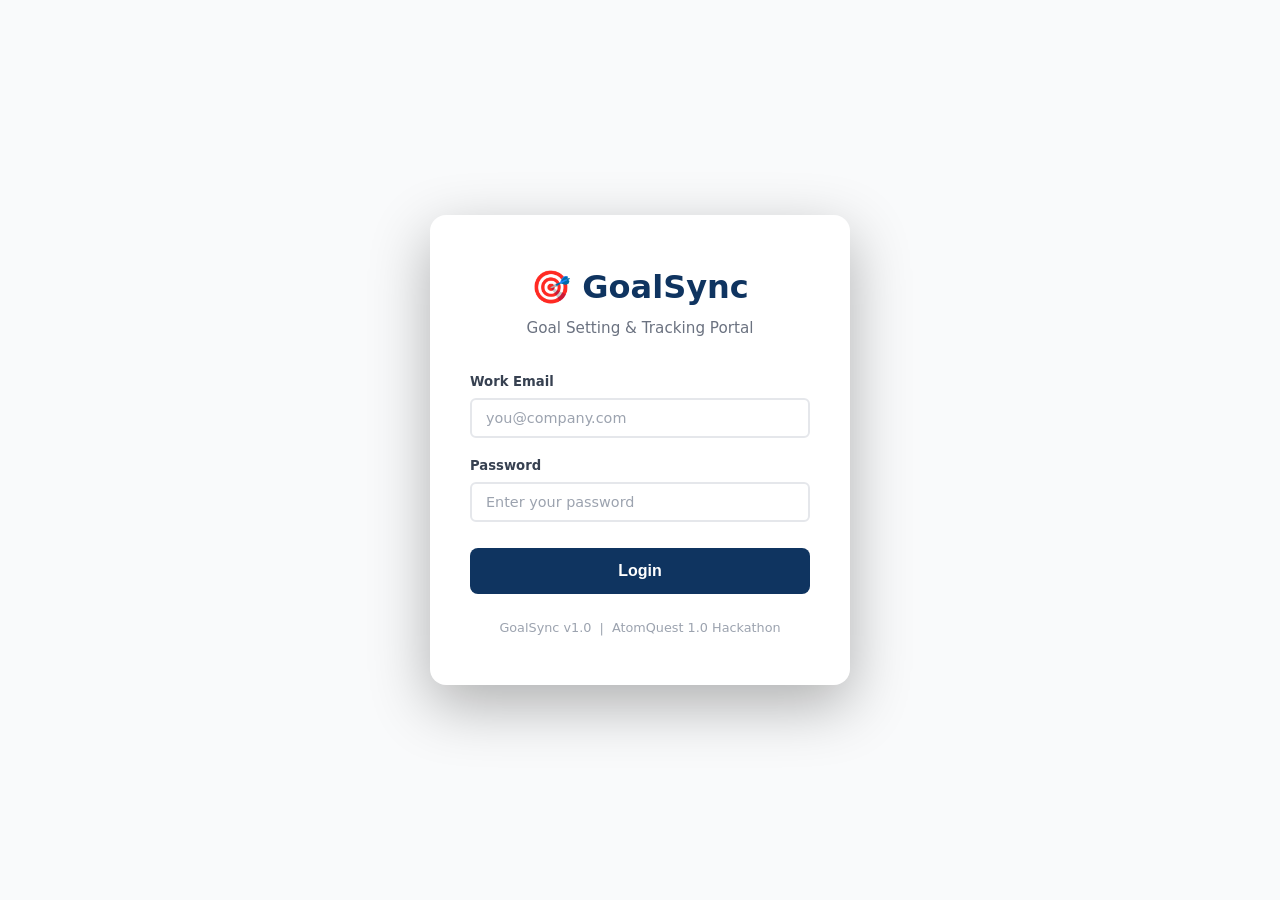
==== index.html @ 884cccc9 "GoalSync frontend ready for deployment" ====
<!DOCTYPE html>
<html lang="en">
<head>
  <meta charset="UTF-8" />
  <meta name="viewport" content="width=device-width, initial-scale=1.0"/>
  <title>GoalSync — Login</title>
  <link rel="stylesheet" href="css/style.css" />
  <link rel="stylesheet" href="css/global.css"/>
</head>
<body>

  <div class="login-wrapper">

    <div class="login-card">

      <!-- Logo / Title -->
      <div class="login-header">
        <h1>🎯 GoalSync</h1>
        <p>Goal Setting & Tracking Portal</p>
      </div>

      <!-- Error message box (hidden by default) -->
      <div class="error-box" id="errorBox">
        <span id="errorMsg"></span>
      </div>

      <!-- Login Form -->
      <div class="form-group">
        <label for="email">Work Email</label>
        <input
          type="email"
          id="email"
          placeholder="you@company.com"
          autocomplete="email"
        />
      </div>

      <div class="form-group">
        <label for="password">Password</label>
        <input
          type="password"
          id="password"
          placeholder="Enter your password"
        />
      </div>

      <button class="login-btn" id="loginBtn" onclick="handleLogin()">
        Login
      </button>

      <p class="login-footer">
        GoalSync v1.0 &nbsp;|&nbsp; AtomQuest 1.0 Hackathon
      </p>

    </div>

  </div>

  <script src="js/auth.js"></script>

</body>
</html>
---- css/style.css ----
/* ── Reset & Base ── */
* {
  margin: 0;
  padding: 0;
  box-sizing: border-box;
}

body {
  font-family: 'Segoe UI', Tahoma, Geneva, Verdana, sans-serif;
  background: linear-gradient(135deg, #1a1a2e 0%, #16213e 50%, #0f3460 100%);
  min-height: 100vh;
  display: flex;
  align-items: center;
  justify-content: center;
}

/* ── Login Card ── */
.login-wrapper {
  width: 100%;
  padding: 20px;
  display: flex;
  justify-content: center;
  align-items: center;
  min-height: 100vh;
}

.login-card {
  background: #ffffff;
  border-radius: 16px;
  padding: 48px 40px;
  width: 100%;
  max-width: 420px;
  box-shadow: 0 20px 60px rgba(0, 0, 0, 0.3);
}

/* ── Header ── */
.login-header {
  text-align: center;
  margin-bottom: 32px;
}

.login-header h1 {
  font-size: 2rem;
  color: #0f3460;
  font-weight: 700;
  margin-bottom: 6px;
}

.login-header p {
  color: #6b7280;
  font-size: 0.95rem;
}

/* ── Error Box ── */
.error-box {
  background: #fef2f2;
  border: 1px solid #fca5a5;
  color: #dc2626;
  padding: 12px 16px;
  border-radius: 8px;
  font-size: 0.875rem;
  margin-bottom: 20px;
  display: none;
}

.error-box.show {
  display: block;
}

/* ── Form ── */
.form-group {
  margin-bottom: 20px;
}

.form-group label {
  display: block;
  font-size: 0.875rem;
  font-weight: 600;
  color: #374151;
  margin-bottom: 8px;
}

.form-group input {
  width: 100%;
  padding: 12px 16px;
  border: 2px solid #e5e7eb;
  border-radius: 8px;
  font-size: 1rem;
  color: #111827;
  transition: border-color 0.2s;
  outline: none;
}

.form-group input:focus {
  border-color: #0f3460;
}

.form-group input::placeholder {
  color: #9ca3af;
}

/* ── Login Button ── */
.login-btn {
  width: 100%;
  padding: 14px;
  background: #0f3460;
  color: white;
  border: none;
  border-radius: 8px;
  font-size: 1rem;
  font-weight: 600;
  cursor: pointer;
  transition: background 0.2s, transform 0.1s;
  margin-top: 8px;
}

.login-btn:hover {
  background: #1a4a8a;
}

.login-btn:active {
  transform: scale(0.98);
}

.login-btn:disabled {
  background: #9ca3af;
  cursor: not-allowed;
}

/* ── Footer ── */
.login-footer {
  text-align: center;
  margin-top: 24px;
  font-size: 0.8rem;
  color: #9ca3af;
}

/* ── Dashboard Styles ── */
.dashboard-body {
  font-family: 'Segoe UI', Tahoma, Geneva, Verdana, sans-serif;
  background: #f3f4f6;
  min-height: 100vh;
  margin: 0;
}

.navbar {
  background: #0f3460;
  color: white;
  padding: 16px 32px;
  display: flex;
  justify-content: space-between;
  align-items: center;
}

.navbar h2 {
  font-size: 1.3rem;
  font-weight: 700;
}

.navbar-right {
  display: flex;
  align-items: center;
  gap: 16px;
}

.navbar span {
  font-size: 0.9rem;
  opacity: 0.85;
}

.logout-btn {
  background: #e74c3c;
  color: white;
  border: none;
  padding: 8px 18px;
  border-radius: 6px;
  cursor: pointer;
  font-size: 0.875rem;
  font-weight: 600;
  transition: background 0.2s;
}

.logout-btn:hover {
  background: #c0392b;
}

.dashboard-content {
  padding: 40px 32px;
  max-width: 1100px;
  margin: 0 auto;
}

.welcome-card {
  background: white;
  border-radius: 12px;
  padding: 32px;
  margin-bottom: 24px;
  box-shadow: 0 2px 8px rgba(0,0,0,0.08);
}

.welcome-card h1 {
  color: #0f3460;
  margin-bottom: 8px;
}

.welcome-card p {
  color: #6b7280;
}

.role-badge {
  display: inline-block;
  padding: 4px 14px;
  border-radius: 20px;
  font-size: 0.8rem;
  font-weight: 700;
  text-transform: uppercase;
  margin-left: 10px;
}

.badge-employee { background: #dbeafe; color: #1d4ed8; }
.badge-manager  { background: #d1fae5; color: #065f46; }
.badge-admin    { background: #fce7f3; color: #9d174d; }

.stats-row {
  display: grid;
  grid-template-columns: repeat(auto-fit, minmax(200px, 1fr));
  gap: 20px;
  margin-top: 24px;
}

.stat-card {
  background: white;
  border-radius: 12px;
  padding: 24px;
  text-align: center;
  box-shadow: 0 2px 8px rgba(0,0,0,0.08);
}

.stat-card .number {
  font-size: 2.5rem;
  font-weight: 700;
  color: #0f3460;
}

.stat-card .label {
  color: #6b7280;
  font-size: 0.875rem;
  margin-top: 4px;
}
---- css/global.css ----
/* ══════════════════════════════════════
   GOALSYNC — Global Stylesheet
   Applied across ALL pages
══════════════════════════════════════ */

/* ── CSS Variables ── */
:root {
  --primary:       #0f3460;
  --primary-light: #1a4a8a;
  --success:       #059669;
  --warning:       #f59e0b;
  --danger:        #dc2626;
  --purple:        #7c3aed;
  --gray-50:       #f9fafb;
  --gray-100:      #f3f4f6;
  --gray-200:      #e5e7eb;
  --gray-400:      #9ca3af;
  --gray-600:      #6b7280;
  --gray-800:      #1f2937;
  --white:         #ffffff;
  --shadow-sm:     0 1px 3px rgba(0,0,0,0.08);
  --shadow-md:     0 4px 12px rgba(0,0,0,0.1);
  --shadow-lg:     0 8px 30px rgba(0,0,0,0.15);
  --radius-sm:     6px;
  --radius-md:     10px;
  --radius-lg:     16px;
  --transition:    0.2s ease;
}

/* ── Reset ── */
*, *::before, *::after {
  box-sizing: border-box;
  margin: 0;
  padding: 0;
}

body {
  font-family: 'Segoe UI', system-ui, -apple-system, sans-serif;
  background: var(--gray-50);
  color: var(--gray-800);
  line-height: 1.5;
  min-height: 100vh;
}

/* ── Scrollbar ── */
::-webkit-scrollbar { width: 6px; }
::-webkit-scrollbar-track { background: var(--gray-100); }
::-webkit-scrollbar-thumb {
  background: var(--gray-400);
  border-radius: 99px;
}

/* ── Loading Spinner ── */
.spinner {
  width: 40px;
  height: 40px;
  border: 4px solid var(--gray-200);
  border-top-color: var(--primary);
  border-radius: 50%;
  animation: spin 0.8s linear infinite;
  margin: 40px auto;
}

@keyframes spin { to { transform: rotate(360deg); } }

.loading-box {
  text-align: center;
  padding: 60px 20px;
  color: var(--gray-600);
}

/* ── Toast Notification ── */
.toast-container {
  position: fixed;
  bottom: 24px;
  right: 24px;
  z-index: 9999;
  display: flex;
  flex-direction: column;
  gap: 10px;
}

.toast {
  padding: 14px 20px;
  border-radius: var(--radius-md);
  color: white;
  font-size: 0.9rem;
  font-weight: 500;
  min-width: 260px;
  max-width: 380px;
  box-shadow: var(--shadow-lg);
  animation: slideIn 0.3s ease;
  display: flex;
  align-items: center;
  gap: 10px;
}

.toast.success { background: var(--success); }
.toast.error   { background: var(--danger);  }
.toast.warning { background: var(--warning); color: #1f2937; }
.toast.info    { background: var(--primary); }

@keyframes slideIn {
  from { transform: translateX(100%); opacity: 0; }
  to   { transform: translateX(0);    opacity: 1; }
}

@keyframes slideOut {
  from { transform: translateX(0);    opacity: 1; }
  to   { transform: translateX(100%); opacity: 0; }
}

/* ── Navbar ── */
.navbar {
  background: var(--primary);
  color: white;
  padding: 0 32px;
  height: 60px;
  display: flex;
  justify-content: space-between;
  align-items: center;
  position: sticky;
  top: 0;
  z-index: 100;
  box-shadow: var(--shadow-md);
}

.navbar h2 {
  font-size: 1.2rem;
  font-weight: 700;
  letter-spacing: -0.3px;
}

.navbar-right {
  display: flex;
  align-items: center;
  gap: 16px;
}

.navbar-user {
  display: flex;
  align-items: center;
  gap: 8px;
  font-size: 0.875rem;
  opacity: 0.9;
}

.navbar-avatar {
  width: 32px;
  height: 32px;
  border-radius: 50%;
  background: rgba(255,255,255,0.2);
  display: flex;
  align-items: center;
  justify-content: center;
  font-weight: 700;
  font-size: 0.875rem;
}

.logout-btn {
  background: rgba(255,255,255,0.15);
  color: white;
  border: 1px solid rgba(255,255,255,0.3);
  padding: 6px 16px;
  border-radius: var(--radius-sm);
  cursor: pointer;
  font-size: 0.825rem;
  font-weight: 600;
  transition: background var(--transition);
}

.logout-btn:hover { background: rgba(255,255,255,0.25); }

/* ── Dashboard Layout ── */
.dashboard-body { background: var(--gray-50); }

.dashboard-content {
  padding: 32px;
  max-width: 1100px;
  margin: 0 auto;
}

/* ── Page Header ── */
.page-header {
  display: flex;
  justify-content: space-between;
  align-items: flex-start;
  margin-bottom: 24px;
}

.page-header h1, .page-header h2 {
  color: var(--primary);
  margin-bottom: 4px;
}

.page-header p { color: var(--gray-600); font-size: 0.9rem; }

/* ── Cards ── */
.card {
  background: var(--white);
  border-radius: var(--radius-lg);
  padding: 24px;
  box-shadow: var(--shadow-sm);
  margin-bottom: 20px;
}

/* ── Welcome Card ── */
.welcome-card {
  background: linear-gradient(135deg, var(--primary), var(--primary-light));
  color: white;
  border-radius: var(--radius-lg);
  padding: 28px 32px;
  margin-bottom: 24px;
  box-shadow: var(--shadow-md);
}

.welcome-card h1 { color: white; font-size: 1.5rem; margin-bottom: 6px; }
.welcome-card p  { opacity: 0.85; font-size: 0.9rem; }

/* ── Stat Cards ── */
.stats-row {
  display: grid;
  grid-template-columns: repeat(auto-fit, minmax(180px, 1fr));
  gap: 16px;
  margin-bottom: 24px;
}

.stat-card {
  background: var(--white);
  border-radius: var(--radius-lg);
  padding: 20px;
  text-align: center;
  box-shadow: var(--shadow-sm);
  transition: box-shadow var(--transition), transform var(--transition);
  border-top: 3px solid var(--primary);
}

.stat-card:hover {
  box-shadow: var(--shadow-md);
  transform: translateY(-2px);
}

.stat-card .number {
  font-size: 2rem;
  font-weight: 700;
  color: var(--primary);
  margin-bottom: 4px;
}

.stat-card .label {
  font-size: 0.8rem;
  color: var(--gray-600);
  font-weight: 500;
}

/* ── Role Badges ── */
.role-badge {
  display: inline-flex;
  align-items: center;
  padding: 3px 12px;
  border-radius: 99px;
  font-size: 0.75rem;
  font-weight: 700;
  text-transform: uppercase;
  letter-spacing: 0.5px;
}

.badge-employee { background: #dbeafe; color: #1d4ed8; }
.badge-manager  { background: #d1fae5; color: #065f46; }
.badge-admin    { background: #fce7f3; color: #9d174d; }

/* ── Buttons ── */
.btn-primary {
  background: var(--primary);
  color: white;
  border: none;
  padding: 10px 20px;
  border-radius: var(--radius-sm);
  font-size: 0.875rem;
  font-weight: 600;
  cursor: pointer;
  transition: background var(--transition), transform 0.1s;
  white-space: nowrap;
}

.btn-primary:hover   { background: var(--primary-light); }
.btn-primary:active  { transform: scale(0.98); }
.btn-primary:disabled {
  background: var(--gray-400);
  cursor: not-allowed;
}

.btn-secondary {
  background: var(--white);
  color: var(--gray-800);
  border: 2px solid var(--gray-200);
  padding: 10px 20px;
  border-radius: var(--radius-sm);
  font-size: 0.875rem;
  font-weight: 600;
  cursor: pointer;
  transition: all var(--transition);
}

.btn-secondary:hover {
  border-color: var(--primary);
  color: var(--primary);
}

.btn-success {
  background: var(--success);
  color: white;
  border: none;
  padding: 10px 20px;
  border-radius: var(--radius-sm);
  font-size: 0.875rem;
  font-weight: 600;
  cursor: pointer;
  transition: background var(--transition);
}

.btn-success:hover { background: #047857; }

.btn-danger {
  background: #fee2e2;
  color: var(--danger);
  border: none;
  padding: 10px 20px;
  border-radius: var(--radius-sm);
  font-size: 0.875rem;
  font-weight: 600;
  cursor: pointer;
  transition: background var(--transition);
}

.btn-danger:hover { background: #fca5a5; }

/* ── Forms ── */
.form-group { margin-bottom: 18px; }

.form-group label {
  display: block;
  font-size: 0.825rem;
  font-weight: 600;
  color: #374151;
  margin-bottom: 6px;
}

.form-group input,
.form-group select,
.form-group textarea {
  width: 100%;
  padding: 10px 14px;
  border: 2px solid var(--gray-200);
  border-radius: var(--radius-sm);
  font-size: 0.9rem;
  color: var(--gray-800);
  outline: none;
  transition: border-color var(--transition);
  font-family: inherit;
  background: var(--white);
}

.form-group input:focus,
.form-group select:focus,
.form-group textarea:focus {
  border-color: var(--primary);
  box-shadow: 0 0 0 3px rgba(15, 52, 96, 0.08);
}

.form-row {
  display: grid;
  grid-template-columns: 1fr 1fr;
  gap: 16px;
}

/* ── Modal ── */
.modal-overlay {
  position: fixed;
  inset: 0;
  background: rgba(0,0,0,0.5);
  display: flex;
  align-items: center;
  justify-content: center;
  z-index: 1000;
  padding: 20px;
  backdrop-filter: blur(2px);
}

.modal-box {
  background: var(--white);
  border-radius: var(--radius-lg);
  width: 100%;
  max-width: 580px;
  max-height: 90vh;
  overflow-y: auto;
  box-shadow: var(--shadow-lg);
  animation: modalIn 0.2s ease;
}

@keyframes modalIn {
  from { transform: scale(0.95); opacity: 0; }
  to   { transform: scale(1);    opacity: 1; }
}

.modal-header {
  display: flex;
  justify-content: space-between;
  align-items: center;
  padding: 20px 24px;
  border-bottom: 1px solid var(--gray-200);
}

.modal-header h3 { color: var(--primary); font-size: 1.05rem; }

.modal-close {
  background: none;
  border: none;
  font-size: 1.1rem;
  cursor: pointer;
  color: var(--gray-600);
  padding: 4px 8px;
  border-radius: 4px;
  transition: background var(--transition);
}

.modal-close:hover { background: var(--gray-100); }

.modal-body    { padding: 24px; }
.modal-footer  {
  padding: 16px 24px;
  border-top: 1px solid var(--gray-200);
  display: flex;
  justify-content: flex-end;
  gap: 12px;
}

/* ── Error / Alert Boxes ── */
.error-box {
  background: #fef2f2;
  border: 1px solid #fca5a5;
  color: var(--danger);
  padding: 10px 14px;
  border-radius: var(--radius-sm);
  font-size: 0.875rem;
  margin-top: 8px;
}

.info-box {
  background: #eff6ff;
  border: 1px solid #bfdbfe;
  color: #1d4ed8;
  padding: 12px 16px;
  border-radius: var(--radius-sm);
  font-size: 0.875rem;
}

.warning-box {
  background: #fef3c7;
  border: 1px solid #fcd34d;
  color: #92400e;
  padding: 12px 16px;
  border-radius: var(--radius-sm);
  font-size: 0.875rem;
}

.success-box {
  background: #f0fdf4;
  border: 1px solid #bbf7d0;
  color: #166534;
  padding: 12px 16px;
  border-radius: var(--radius-sm);
  font-size: 0.875rem;
}

/* ── Empty State ── */
.empty-state {
  text-align: center;
  padding: 60px 20px;
  color: var(--gray-600);
}

.empty-icon { font-size: 3rem; margin-bottom: 12px; }
.empty-state h3 { color: #374151; margin-bottom: 8px; font-size: 1.1rem; }
.empty-state p  { font-size: 0.9rem; }

/* ── Status Badges ── */
.goal-status-badge {
  display: inline-flex;
  align-items: center;
  padding: 3px 10px;
  border-radius: 99px;
  font-size: 0.75rem;
  font-weight: 700;
  text-transform: uppercase;
}

.status-draft     { background: var(--gray-100); color: var(--gray-600); }
.status-submitted { background: #fef3c7; color: #92400e; }
.status-approved  { background: #d1fae5; color: #065f46; }
.status-returned  { background: #fee2e2; color: #991b1b; }
.status-locked    { background: #ede9fe; color: #5b21b6; }
.status-on_track    { background: #dbeafe; color: #1d4ed8; }
.status-completed   { background: #d1fae5; color: #065f46; }
.status-not_started { background: var(--gray-100); color: var(--gray-600); }

/* ── Mobile Responsive ── */
@media (max-width: 768px) {
  .dashboard-content { padding: 16px; }
  .navbar { padding: 0 16px; }
  .form-row { grid-template-columns: 1fr; }
  .stats-row { grid-template-columns: 1fr 1fr; }
  .page-header {
    flex-direction: column;
    gap: 12px;
    align-items: flex-start;
  }
  .modal-box { max-width: 100%; }
  .welcome-card { padding: 20px; }
}

@media (max-width: 480px) {
  .stats-row { grid-template-columns: 1fr; }
  .navbar h2 { font-size: 1rem; }
}
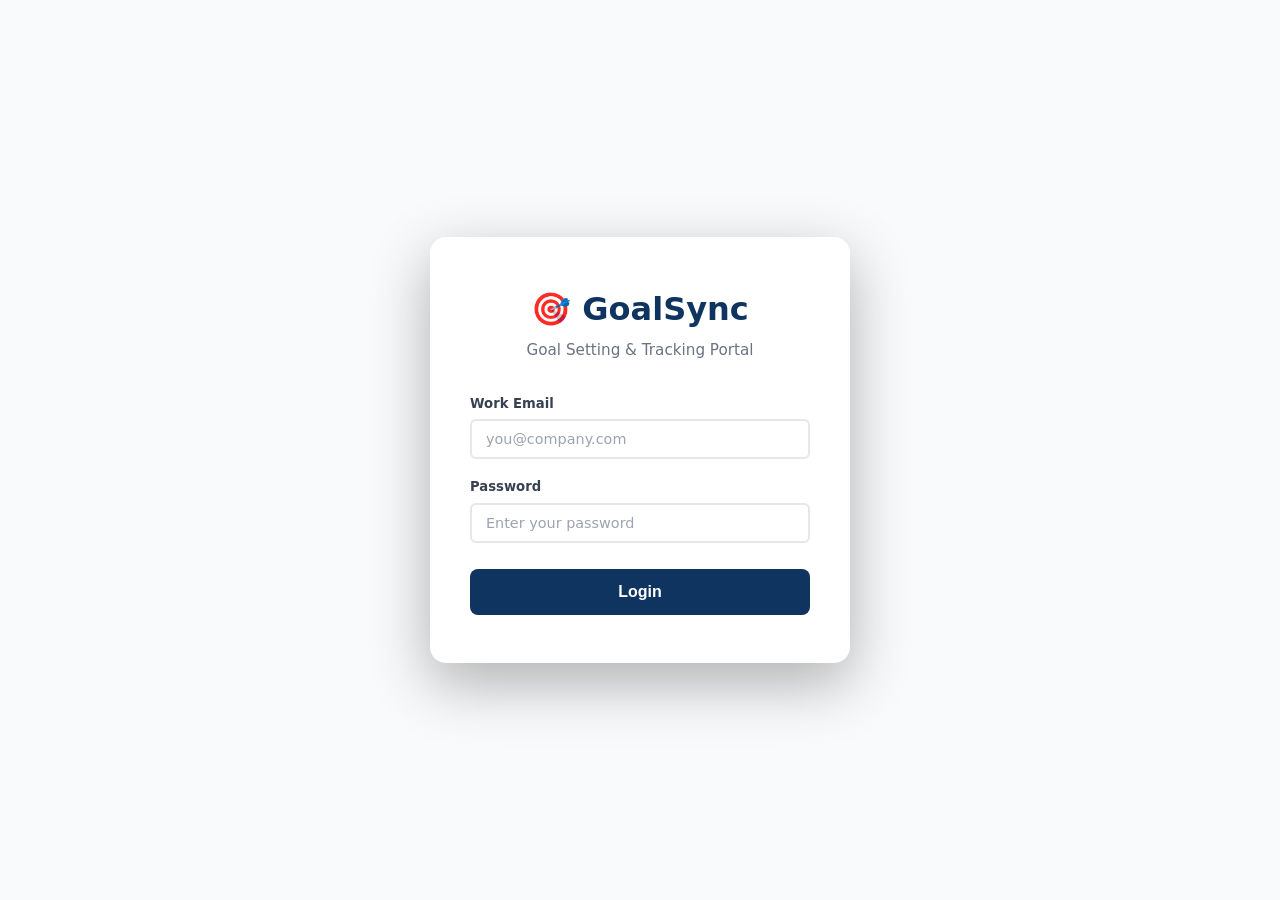
==== commit 32ce616a: "Day 16 - Bug fixes: logout, token expiry, loading states, server wake" ====
--- a/index.html
+++ b/index.html
@@ -48,10 +48,6 @@
         Login
       </button>
 
-      <p class="login-footer">
-        GoalSync v1.0 &nbsp;|&nbsp; AtomQuest 1.0 Hackathon
-      </p>
-
     </div>
 
   </div>
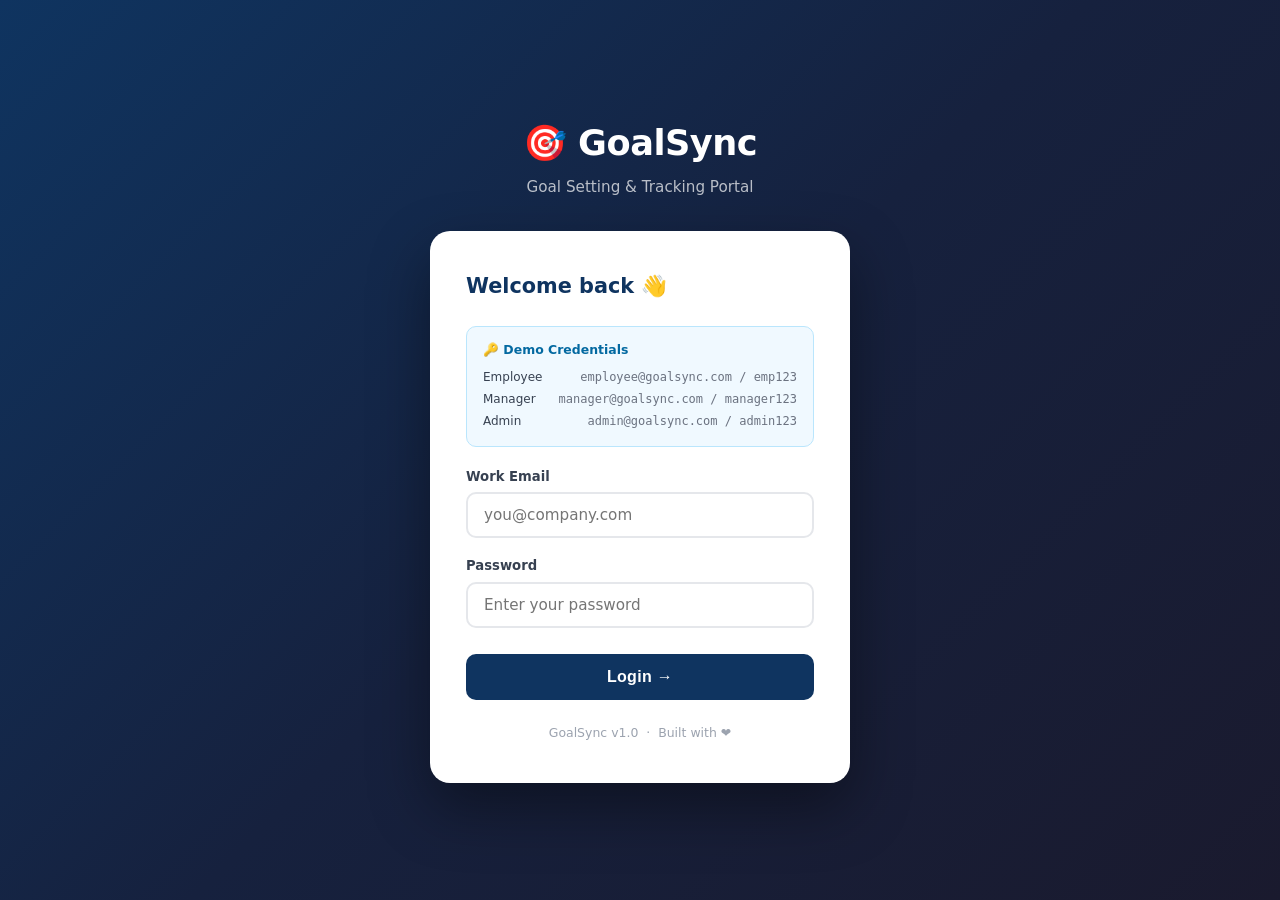
==== commit d2da868d: "Day 17-18 complete - UI polish and final cleanup" ====
--- a/index.html
+++ b/index.html
@@ -1,53 +1,214 @@
 <!DOCTYPE html>
 <html lang="en">
 <head>
-  <meta charset="UTF-8" />
+  <meta charset="UTF-8"/>
   <meta name="viewport" content="width=device-width, initial-scale=1.0"/>
   <title>GoalSync — Login</title>
-  <link rel="stylesheet" href="css/style.css" />
   <link rel="stylesheet" href="css/global.css"/>
+  <style>
+    body {
+      background: linear-gradient(135deg, #0f3460 0%, #16213e 50%, #1a1a2e 100%);
+      min-height: 100vh;
+      display: flex;
+      align-items: center;
+      justify-content: center;
+      padding: 20px;
+    }
+
+    .login-wrapper {
+      width: 100%;
+      max-width: 420px;
+    }
+
+    .login-brand {
+      text-align: center;
+      margin-bottom: 32px;
+      color: white;
+    }
+
+    .login-brand h1 {
+      font-size: 2.2rem;
+      font-weight: 800;
+      margin-bottom: 6px;
+      letter-spacing: -0.5px;
+    }
+
+    .login-brand p {
+      opacity: 0.7;
+      font-size: 0.95rem;
+    }
+
+    .login-card {
+      background: white;
+      border-radius: 20px;
+      padding: 40px 36px;
+      box-shadow: 0 25px 60px rgba(0,0,0,0.4);
+    }
+
+    .login-card h2 {
+      color: #0f3460;
+      font-size: 1.3rem;
+      font-weight: 700;
+      margin-bottom: 24px;
+    }
+
+    .form-group {
+      margin-bottom: 18px;
+    }
+
+    .form-group label {
+      display: block;
+      font-size: 0.825rem;
+      font-weight: 600;
+      color: #374151;
+      margin-bottom: 6px;
+    }
+
+    .form-group input {
+      width: 100%;
+      padding: 12px 16px;
+      border: 2px solid #e5e7eb;
+      border-radius: 10px;
+      font-size: 0.95rem;
+      color: #111827;
+      outline: none;
+      transition: border-color 0.2s, box-shadow 0.2s;
+      font-family: inherit;
+    }
+
+    .form-group input:focus {
+      border-color: #0f3460;
+      box-shadow: 0 0 0 3px rgba(15,52,96,0.1);
+    }
+
+    .login-btn {
+      width: 100%;
+      padding: 14px;
+      background: #0f3460;
+      color: white;
+      border: none;
+      border-radius: 10px;
+      font-size: 1rem;
+      font-weight: 700;
+      cursor: pointer;
+      transition: background 0.2s, transform 0.1s;
+      margin-top: 8px;
+      letter-spacing: 0.3px;
+    }
+
+    .login-btn:hover   { background: #1a4a8a; }
+    .login-btn:active  { transform: scale(0.98); }
+    .login-btn:disabled {
+      background: #9ca3af;
+      cursor: not-allowed;
+    }
+
+    .error-box {
+      background: #fef2f2;
+      border: 1px solid #fca5a5;
+      color: #dc2626;
+      padding: 12px 16px;
+      border-radius: 8px;
+      font-size: 0.875rem;
+      margin-bottom: 16px;
+      display: none;
+      align-items: center;
+      gap: 8px;
+    }
+
+    .error-box.show { display: flex; }
+
+    .login-footer {
+      text-align: center;
+      margin-top: 24px;
+      font-size: 0.78rem;
+      color: #9ca3af;
+    }
+
+    .demo-creds {
+      background: #f0f9ff;
+      border: 1px solid #bae6fd;
+      border-radius: 10px;
+      padding: 14px 16px;
+      margin-bottom: 20px;
+    }
+
+    .demo-creds p {
+      font-size: 0.78rem;
+      font-weight: 700;
+      color: #0369a1;
+      margin-bottom: 6px;
+    }
+
+    .demo-creds-row {
+      display: flex;
+      justify-content: space-between;
+      font-size: 0.75rem;
+      color: #374151;
+      padding: 2px 0;
+    }
+
+    .demo-creds-row span:last-child {
+      color: #6b7280;
+      font-family: monospace;
+    }
+  </style>
 </head>
 <body>
 
   <div class="login-wrapper">
 
+    <div class="login-brand">
+      <h1>🎯 GoalSync</h1>
+      <p>Goal Setting & Tracking Portal</p>
+    </div>
+
     <div class="login-card">
-
-      <!-- Logo / Title -->
-      <div class="login-header">
-        <h1>🎯 GoalSync</h1>
-        <p>Goal Setting & Tracking Portal</p>
-      </div>
-
-      <!-- Error message box (hidden by default) -->
+      <h2>Welcome back 👋</h2>
+
+      <!-- Demo credentials -->
+      <div class="demo-creds">
+        <p>🔑 Demo Credentials</p>
+        <div class="demo-creds-row">
+          <span>Employee</span>
+          <span>employee@goalsync.com / emp123</span>
+        </div>
+        <div class="demo-creds-row">
+          <span>Manager</span>
+          <span>manager@goalsync.com / manager123</span>
+        </div>
+        <div class="demo-creds-row">
+          <span>Admin</span>
+          <span>admin@goalsync.com / admin123</span>
+        </div>
+      </div>
+
+      <!-- Error box -->
       <div class="error-box" id="errorBox">
+        <span>⚠️</span>
         <span id="errorMsg"></span>
       </div>
 
-      <!-- Login Form -->
       <div class="form-group">
         <label for="email">Work Email</label>
-        <input
-          type="email"
-          id="email"
-          placeholder="you@company.com"
-          autocomplete="email"
-        />
+        <input type="email" id="email"
+               placeholder="you@company.com"
+               autocomplete="email"/>
       </div>
 
       <div class="form-group">
         <label for="password">Password</label>
-        <input
-          type="password"
-          id="password"
-          placeholder="Enter your password"
-        />
+        <input type="password" id="password"
+               placeholder="Enter your password"/>
       </div>
 
       <button class="login-btn" id="loginBtn" onclick="handleLogin()">
-        Login
+        Login →
       </button>
 
+      <p class="login-footer">
+        GoalSync v1.0 &nbsp;·&nbsp; Built with ❤️
+      </p>
     </div>
 
   </div>
--- a/css/global.css
+++ b/css/global.css
@@ -522,4 +522,23 @@
 @media (max-width: 480px) {
   .stats-row { grid-template-columns: 1fr; }
   .navbar h2 { font-size: 1rem; }
+}
+/* ── Loading ── */
+.spinner {
+  width: 36px;
+  height: 36px;
+  border: 3px solid #e5e7eb;
+  border-top-color: #0f3460;
+  border-radius: 50%;
+  animation: spin 0.7s linear infinite;
+  margin: 0 auto 12px;
+}
+
+@keyframes spin { to { transform: rotate(360deg); } }
+
+.loading-box {
+  text-align: center;
+  padding: 48px 20px;
+  color: #6b7280;
+  font-size: 0.9rem;
 }
